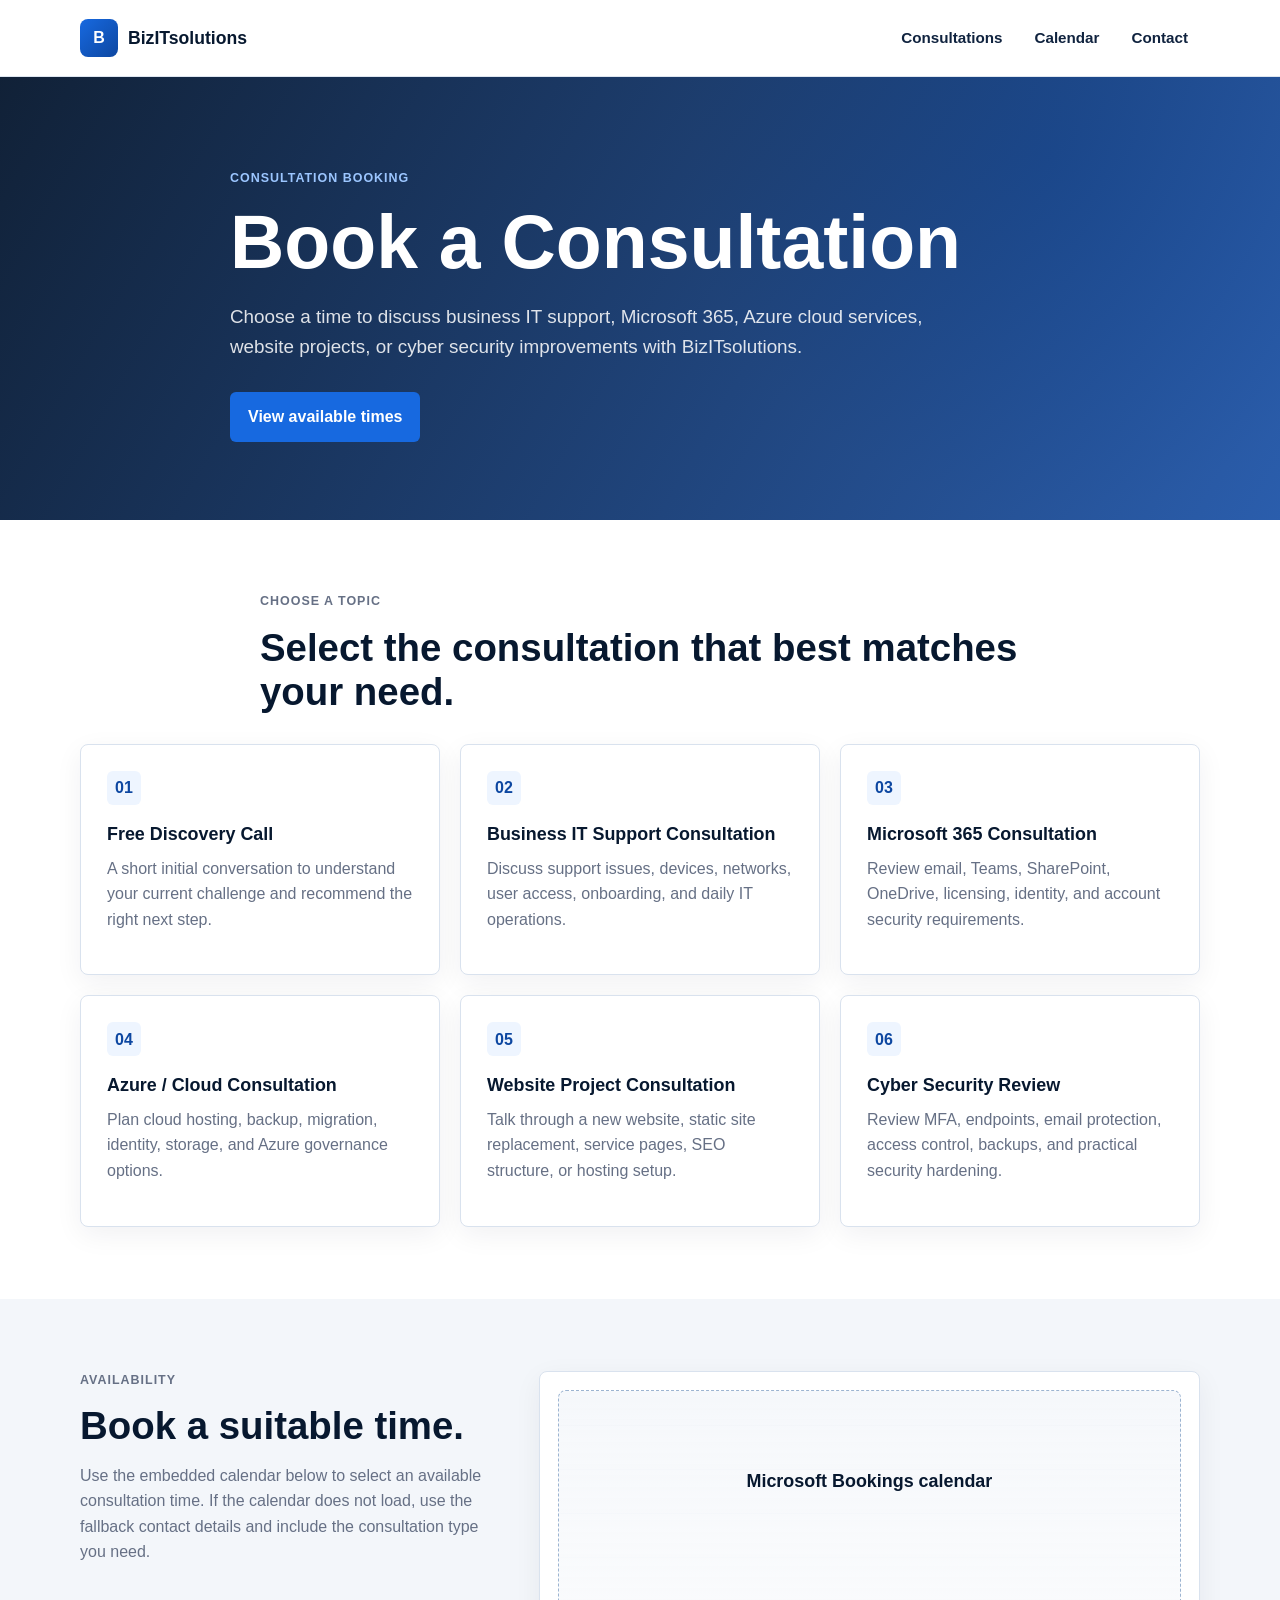
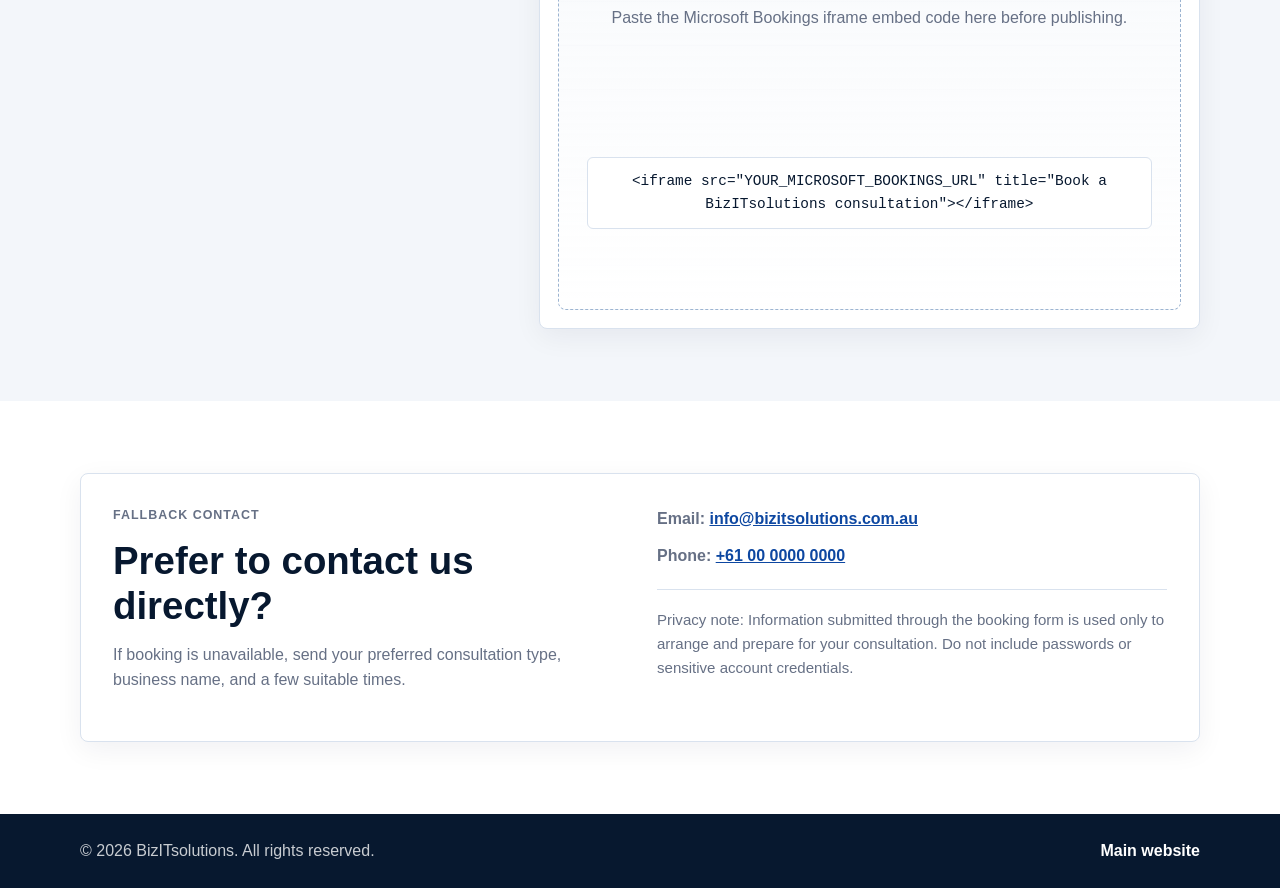
==== booking/index.html @ 6d077991 "Initial BizITsolutions website" ====
<!doctype html>
<html lang="en-AU">
<head>
  <meta charset="utf-8">
  <meta name="viewport" content="width=device-width, initial-scale=1">
  <title>Book a Consultation | BizITsolutions</title>
  <meta name="description" content="Book an IT, Microsoft 365, Azure, website, or cyber security consultation with BizITsolutions.">
  <link rel="canonical" href="https://booking.bizitsolutions.com.au/">
  <link rel="stylesheet" href="assets/css/style.css">
</head>
<body>
  <a class="skip-link" href="#main">Skip to content</a>

  <header class="site-header">
    <div class="container header-inner">
      <a class="brand" href="https://bizitsolutions.com.au/" aria-label="BizITsolutions main website">
        <span class="brand-mark">B</span>
        <span class="brand-text">BizITsolutions</span>
      </a>
      <nav class="header-nav" aria-label="Booking navigation">
        <a href="#services">Consultations</a>
        <a href="#calendar">Calendar</a>
        <a href="#contact">Contact</a>
      </nav>
    </div>
  </header>

  <main id="main">
    <section class="hero">
      <div class="container hero-inner">
        <p class="eyebrow">Consultation booking</p>
        <h1>Book a Consultation</h1>
        <p class="hero-lead">Choose a time to discuss business IT support, Microsoft 365, Azure cloud services, website projects, or cyber security improvements with BizITsolutions.</p>
        <a class="btn btn-primary" href="#calendar">View available times</a>
      </div>
    </section>

    <section class="section" id="services">
      <div class="container section-heading">
        <p class="eyebrow">Choose a topic</p>
        <h2>Select the consultation that best matches your need.</h2>
      </div>
      <div class="container service-grid">
        <article class="service-card">
          <span>01</span>
          <h3>Free Discovery Call</h3>
          <p>A short initial conversation to understand your current challenge and recommend the right next step.</p>
        </article>
        <article class="service-card">
          <span>02</span>
          <h3>Business IT Support Consultation</h3>
          <p>Discuss support issues, devices, networks, user access, onboarding, and daily IT operations.</p>
        </article>
        <article class="service-card">
          <span>03</span>
          <h3>Microsoft 365 Consultation</h3>
          <p>Review email, Teams, SharePoint, OneDrive, licensing, identity, and account security requirements.</p>
        </article>
        <article class="service-card">
          <span>04</span>
          <h3>Azure / Cloud Consultation</h3>
          <p>Plan cloud hosting, backup, migration, identity, storage, and Azure governance options.</p>
        </article>
        <article class="service-card">
          <span>05</span>
          <h3>Website Project Consultation</h3>
          <p>Talk through a new website, static site replacement, service pages, SEO structure, or hosting setup.</p>
        </article>
        <article class="service-card">
          <span>06</span>
          <h3>Cyber Security Review</h3>
          <p>Review MFA, endpoints, email protection, access control, backups, and practical security hardening.</p>
        </article>
      </div>
    </section>

    <section class="section section-muted" id="calendar">
      <div class="container calendar-layout">
        <div>
          <p class="eyebrow">Availability</p>
          <h2>Book a suitable time.</h2>
          <p>Use the embedded calendar below to select an available consultation time. If the calendar does not load, use the fallback contact details and include the consultation type you need.</p>
        </div>
        <div class="calendar-card">
          <div class="booking-placeholder" role="region" aria-label="Microsoft Bookings calendar placeholder">
            <h3>Microsoft Bookings calendar</h3>
            <p>Paste the Microsoft Bookings iframe embed code here before publishing.</p>
            <code>&lt;iframe src="YOUR_MICROSOFT_BOOKINGS_URL" title="Book a BizITsolutions consultation"&gt;&lt;/iframe&gt;</code>
          </div>
          <!-- Replace this placeholder with the Microsoft Bookings iframe embed code. -->
        </div>
      </div>
    </section>

    <section class="section" id="contact">
      <div class="container contact-panel">
        <div>
          <p class="eyebrow">Fallback contact</p>
          <h2>Prefer to contact us directly?</h2>
          <p>If booking is unavailable, send your preferred consultation type, business name, and a few suitable times.</p>
        </div>
        <div class="contact-details">
          <p><strong>Email:</strong> <a href="mailto:info@bizitsolutions.com.au">info@bizitsolutions.com.au</a></p>
          <p><strong>Phone:</strong> <a href="tel:+61000000000">+61 00 0000 0000</a></p>
          <p class="privacy-note">Privacy note: Information submitted through the booking form is used only to arrange and prepare for your consultation. Do not include passwords or sensitive account credentials.</p>
        </div>
      </div>
    </section>
  </main>

  <footer class="site-footer">
    <div class="container footer-inner">
      <span>&copy; <span data-year></span> BizITsolutions. All rights reserved.</span>
      <a href="https://bizitsolutions.com.au/">Main website</a>
    </div>
  </footer>

  <script src="assets/js/main.js" defer></script>
</body>
</html>
---- booking/assets/css/style.css ----
:root {
  --blue: #1769e0;
  --blue-dark: #0d47a1;
  --navy: #07182f;
  --navy-soft: #10233f;
  --grey: #f3f6fa;
  --border: #d9e2ee;
  --text: #1d2939;
  --muted: #667085;
  --white: #ffffff;
  --shadow: 0 18px 45px rgba(7, 24, 47, 0.12);
}

* {
  box-sizing: border-box;
}

html {
  scroll-behavior: smooth;
}

body {
  margin: 0;
  color: var(--text);
  background: var(--white);
  font-family: Arial, Helvetica, sans-serif;
  line-height: 1.6;
}

a {
  color: inherit;
}

.container {
  width: min(1120px, calc(100% - 40px));
  margin: 0 auto;
}

.skip-link {
  position: absolute;
  left: 16px;
  top: -80px;
  z-index: 100;
  padding: 10px 14px;
  color: var(--white);
  background: var(--navy);
  border-radius: 6px;
}

.skip-link:focus {
  top: 16px;
}

.site-header {
  position: sticky;
  top: 0;
  z-index: 10;
  background: rgba(255, 255, 255, 0.96);
  border-bottom: 1px solid rgba(217, 226, 238, 0.85);
  backdrop-filter: blur(12px);
}

.header-inner,
.footer-inner {
  display: flex;
  align-items: center;
  justify-content: space-between;
  gap: 24px;
}

.header-inner {
  min-height: 76px;
}

.brand {
  display: inline-flex;
  align-items: center;
  gap: 10px;
  color: var(--navy);
  font-weight: 800;
  text-decoration: none;
}

.brand-mark {
  display: grid;
  place-items: center;
  width: 38px;
  height: 38px;
  color: var(--white);
  background: linear-gradient(135deg, var(--blue), var(--blue-dark));
  border-radius: 8px;
}

.brand-text {
  font-size: 1.1rem;
}

.header-nav {
  display: flex;
  align-items: center;
  gap: 8px;
}

.header-nav a {
  padding: 10px 12px;
  color: var(--navy-soft);
  font-size: 0.95rem;
  font-weight: 700;
  text-decoration: none;
  border-radius: 6px;
}

.header-nav a:hover,
.header-nav a.is-active {
  color: var(--blue-dark);
  background: #eef5ff;
}

.hero {
  padding: 92px 0 78px;
  color: var(--white);
  background:
    linear-gradient(120deg, rgba(7, 24, 47, 0.96), rgba(13, 71, 161, 0.88)),
    radial-gradient(circle at 82% 18%, rgba(23, 105, 224, 0.36), transparent 32%);
}

.hero-inner {
  max-width: 820px;
}

.eyebrow {
  margin: 0 0 14px;
  color: var(--blue);
  font-size: 0.78rem;
  font-weight: 800;
  letter-spacing: 0.08em;
  text-transform: uppercase;
}

.hero .eyebrow {
  color: #9cc6ff;
}

h1,
h2,
h3,
p {
  margin-top: 0;
}

h1 {
  margin-bottom: 20px;
  font-size: clamp(2.4rem, 6vw, 4.7rem);
  line-height: 1.05;
  letter-spacing: 0;
}

h2 {
  margin-bottom: 14px;
  color: var(--navy);
  font-size: clamp(1.7rem, 3vw, 2.45rem);
  line-height: 1.15;
  letter-spacing: 0;
}

h3 {
  margin-bottom: 10px;
  color: var(--navy);
  font-size: 1.12rem;
  line-height: 1.25;
}

.hero-lead {
  max-width: 720px;
  margin-bottom: 30px;
  color: rgba(255, 255, 255, 0.86);
  font-size: 1.18rem;
}

.btn {
  display: inline-flex;
  align-items: center;
  justify-content: center;
  min-height: 46px;
  padding: 12px 18px;
  color: var(--white);
  background: var(--blue);
  border-radius: 6px;
  font-weight: 800;
  text-decoration: none;
}

.btn:hover {
  background: var(--blue-dark);
}

.section {
  padding: 72px 0;
}

.section-muted {
  background: var(--grey);
}

.section-heading {
  max-width: 760px;
  margin-bottom: 30px;
}

.service-grid {
  display: grid;
  grid-template-columns: repeat(3, minmax(0, 1fr));
  gap: 20px;
}

.service-card,
.calendar-card,
.contact-panel {
  background: var(--white);
  border: 1px solid var(--border);
  border-radius: 8px;
  box-shadow: 0 8px 28px rgba(7, 24, 47, 0.06);
}

.service-card {
  min-height: 214px;
  padding: 26px;
}

.service-card span {
  display: inline-flex;
  align-items: center;
  justify-content: center;
  width: 34px;
  height: 34px;
  margin-bottom: 18px;
  color: var(--blue-dark);
  background: #eef5ff;
  border-radius: 6px;
  font-weight: 800;
}

.service-card p,
.section-heading p,
.calendar-layout p,
.contact-panel p {
  color: var(--muted);
}

.calendar-layout {
  display: grid;
  grid-template-columns: 0.78fr 1.22fr;
  gap: 36px;
  align-items: start;
}

.calendar-card {
  padding: 18px;
}

.booking-placeholder {
  display: grid;
  place-items: center;
  min-height: 520px;
  padding: 28px;
  text-align: center;
  background:
    linear-gradient(180deg, rgba(243, 246, 250, 0.78), rgba(255, 255, 255, 0.96)),
    repeating-linear-gradient(0deg, transparent, transparent 43px, rgba(217, 226, 238, 0.7) 44px);
  border: 1px dashed #9cb4d1;
  border-radius: 8px;
}

.booking-placeholder code {
  display: block;
  max-width: 100%;
  margin-top: 8px;
  padding: 12px;
  overflow-x: auto;
  color: var(--navy);
  background: var(--white);
  border: 1px solid var(--border);
  border-radius: 6px;
  font-size: 0.9rem;
}

.calendar-card iframe {
  display: block;
  width: 100%;
  min-height: 620px;
  border: 0;
  border-radius: 8px;
}

.contact-panel {
  display: grid;
  grid-template-columns: 1fr 1fr;
  gap: 34px;
  padding: 32px;
}

.contact-details p {
  margin-bottom: 12px;
}

.contact-details a {
  color: var(--blue-dark);
  font-weight: 700;
}

.privacy-note {
  margin-top: 20px;
  padding-top: 18px;
  border-top: 1px solid var(--border);
  font-size: 0.94rem;
}

.site-footer {
  padding: 24px 0;
  color: rgba(255, 255, 255, 0.78);
  background: var(--navy);
}

.site-footer a {
  color: var(--white);
  font-weight: 700;
  text-decoration: none;
}

@media (max-width: 900px) {
  .header-inner {
    align-items: flex-start;
    flex-direction: column;
    padding: 16px 0;
  }

  .header-nav {
    width: 100%;
    overflow-x: auto;
    padding-bottom: 4px;
  }

  .service-grid {
    grid-template-columns: repeat(2, minmax(0, 1fr));
  }

  .calendar-layout,
  .contact-panel {
    grid-template-columns: 1fr;
  }
}

@media (max-width: 620px) {
  .container {
    width: min(100% - 28px, 1120px);
  }

  .hero,
  .section {
    padding: 52px 0;
  }

  h1 {
    font-size: 2.35rem;
  }

  .service-grid {
    grid-template-columns: 1fr;
  }

  .booking-placeholder {
    min-height: 420px;
    padding: 20px;
  }

  .footer-inner {
    align-items: flex-start;
    flex-direction: column;
  }

  .btn {
    width: 100%;
  }
}
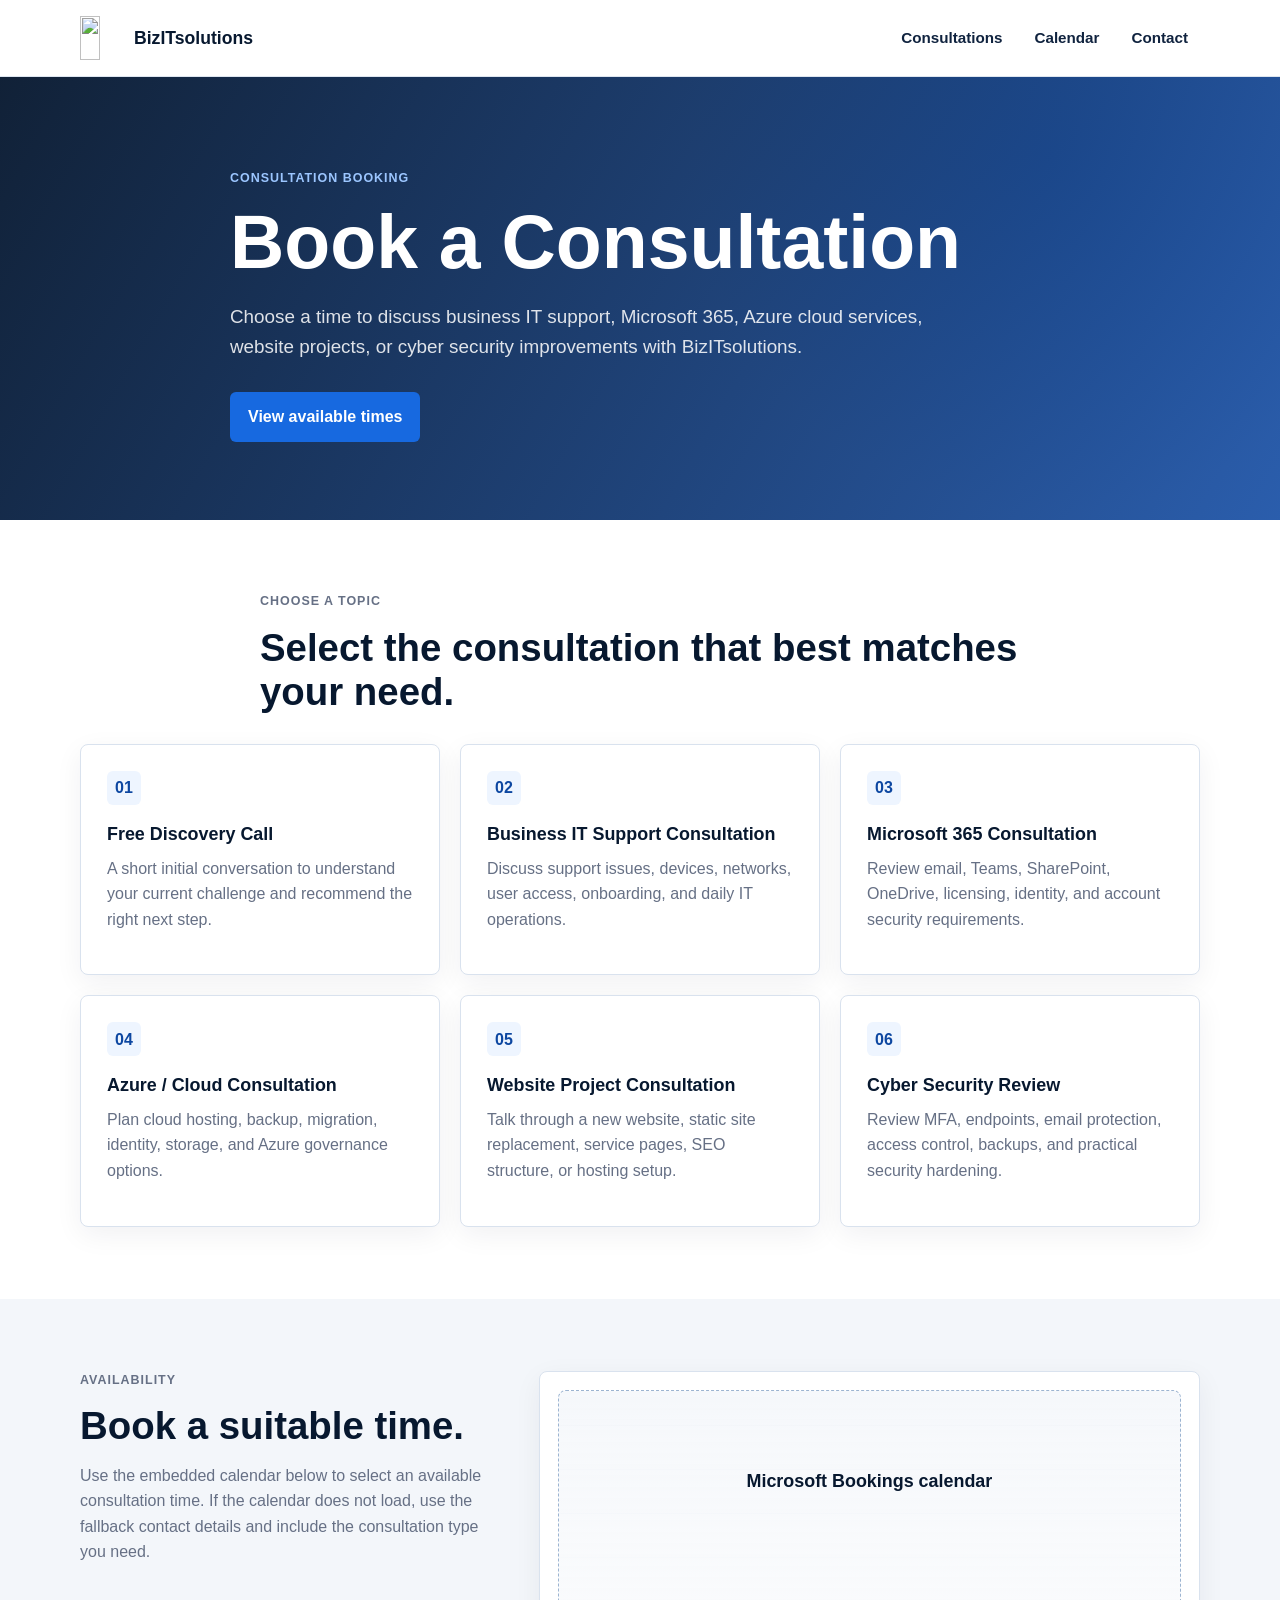
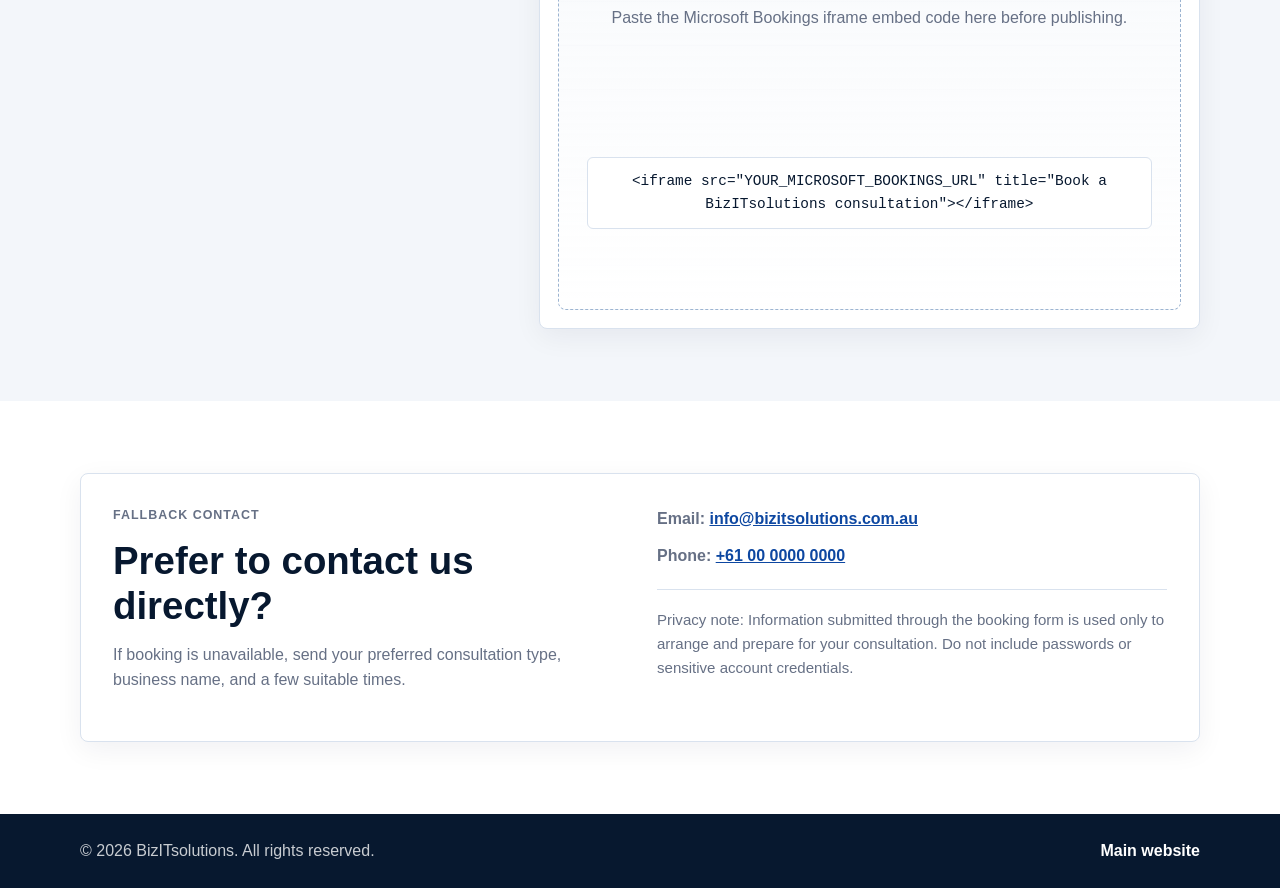
==== commit a9fe8686: "Add website files" ====
--- a/booking/index.html
+++ b/booking/index.html
@@ -14,7 +14,7 @@
   <header class="site-header">
     <div class="container header-inner">
       <a class="brand" href="https://bizitsolutions.com.au/" aria-label="BizITsolutions main website">
-        <span class="brand-mark">B</span>
+        <img class="brand-logo" src="https://bizitsolutions.com.au/assets/images/logo.png" alt="" width="1254" height="1254">
         <span class="brand-text">BizITsolutions</span>
       </a>
       <nav class="header-nav" aria-label="Booking navigation">
--- a/booking/assets/css/style.css
+++ b/booking/assets/css/style.css
@@ -95,6 +95,14 @@
   font-size: 1.1rem;
 }
 
+.brand-logo {
+  display: block;
+  width: auto;
+  height: 44px;
+  max-width: 190px;
+  object-fit: contain;
+}
+
 .header-nav {
   display: flex;
   align-items: center;
@@ -364,6 +372,11 @@
     font-size: 2.35rem;
   }
 
+  .brand-logo {
+    height: 36px;
+    max-width: 160px;
+  }
+
   .service-grid {
     grid-template-columns: 1fr;
   }
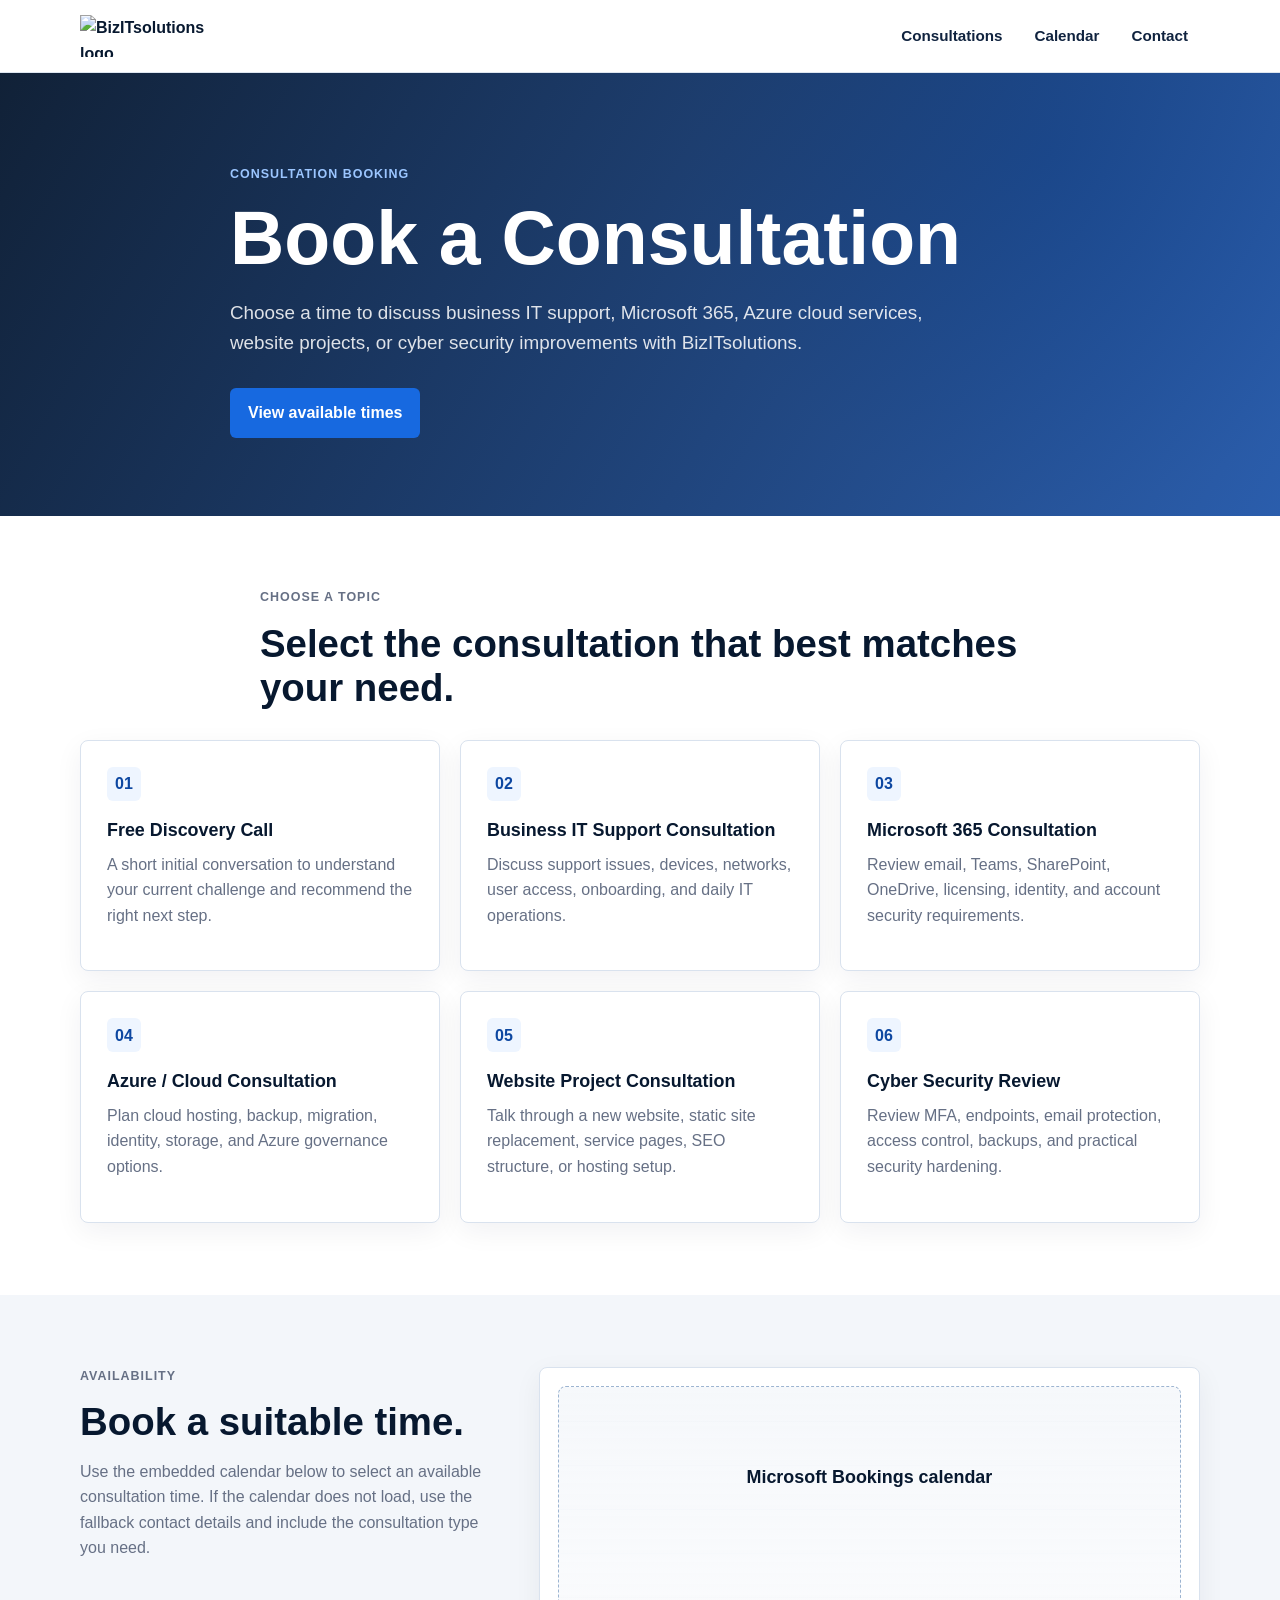
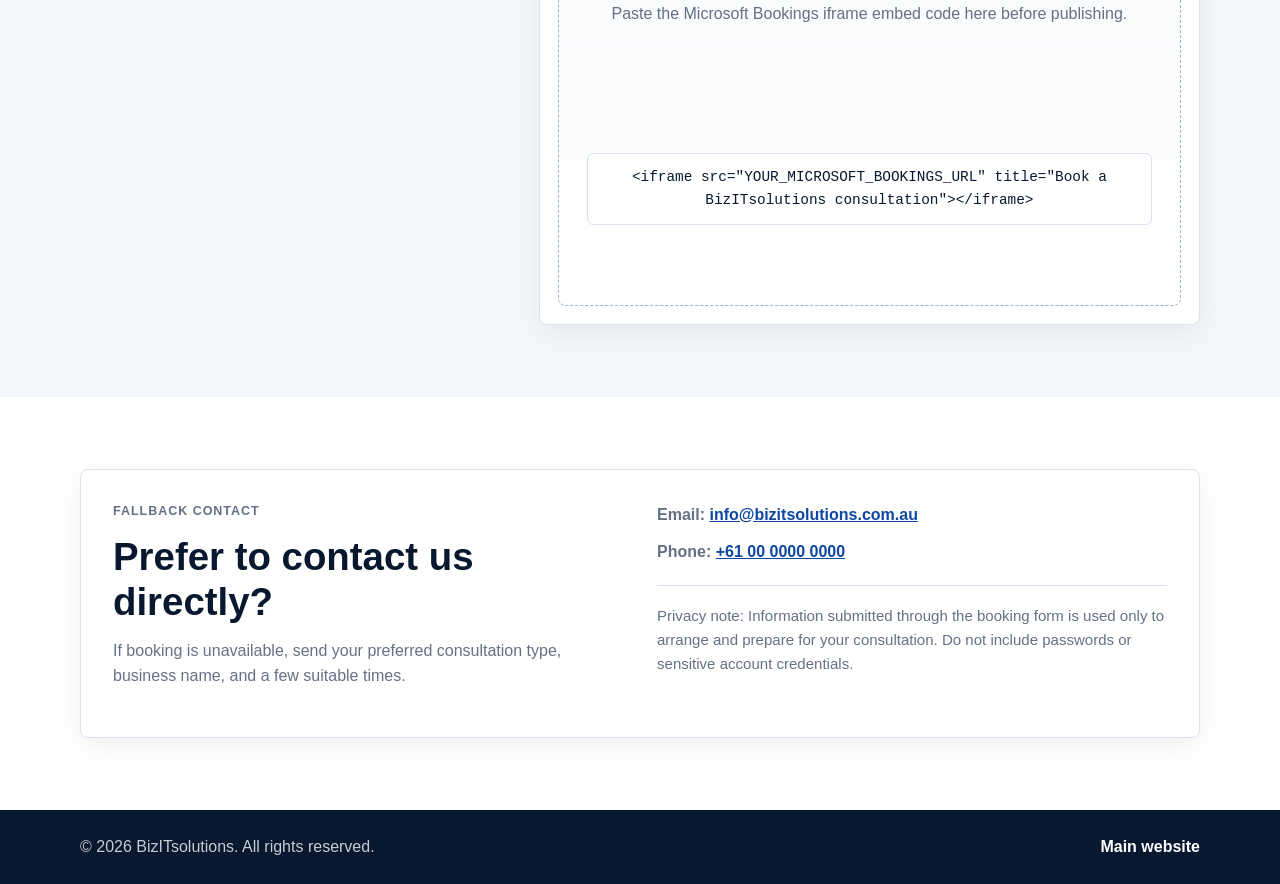
==== commit f015cc02: "fix website logo" ====
--- a/booking/index.html
+++ b/booking/index.html
@@ -13,11 +13,10 @@
 
   <header class="site-header">
     <div class="container header-inner">
-      <a class="brand" href="https://bizitsolutions.com.au/" aria-label="BizITsolutions main website">
-        <img class="brand-logo" src="https://bizitsolutions.com.au/assets/images/logo.png" alt="" width="1254" height="1254">
-        <span class="brand-text">BizITsolutions</span>
+      <a href="https://bizitsolutions.com.au/" class="brand site-brand" aria-label="BizITsolutions home">
+        <img src="https://bizitsolutions.com.au/assets/images/logo.png" alt="BizITsolutions logo" class="brand-logo site-logo" width="2172" height="724">
       </a>
-      <nav class="header-nav" aria-label="Booking navigation">
+      <nav class="header-nav site-nav" aria-label="Booking navigation">
         <a href="#services">Consultations</a>
         <a href="#calendar">Calendar</a>
         <a href="#contact">Contact</a>
--- a/booking/assets/css/style.css
+++ b/booking/assets/css/style.css
@@ -65,17 +65,19 @@
   display: flex;
   align-items: center;
   justify-content: space-between;
-  gap: 24px;
+  gap: 20px;
 }
 
 .header-inner {
-  min-height: 76px;
-}
-
-.brand {
+  min-height: 72px;
+}
+
+.brand,
+.site-brand {
   display: inline-flex;
   align-items: center;
   gap: 10px;
+  flex-shrink: 0;
   color: var(--navy);
   font-weight: 800;
   text-decoration: none;
@@ -95,18 +97,22 @@
   font-size: 1.1rem;
 }
 
-.brand-logo {
+.brand-logo,
+.site-logo {
   display: block;
   width: auto;
-  height: 44px;
-  max-width: 190px;
+  height: auto;
+  max-width: min(220px, 44vw);
+  max-height: 42px;
   object-fit: contain;
 }
 
-.header-nav {
+.header-nav,
+.site-nav {
   display: flex;
   align-items: center;
   gap: 8px;
+  margin-left: auto;
 }
 
 .header-nav a {
@@ -337,13 +343,18 @@
 
 @media (max-width: 900px) {
   .header-inner {
-    align-items: flex-start;
-    flex-direction: column;
-    padding: 16px 0;
+    min-height: 68px;
+    gap: 16px;
+  }
+
+  .brand-logo,
+  .site-logo {
+    max-height: 38px;
   }
 
   .header-nav {
-    width: 100%;
+    justify-content: flex-end;
+    min-width: 0;
     overflow-x: auto;
     padding-bottom: 4px;
   }
@@ -372,9 +383,24 @@
     font-size: 2.35rem;
   }
 
-  .brand-logo {
-    height: 36px;
-    max-width: 160px;
+  .header-inner {
+    min-height: 62px;
+    gap: 12px;
+  }
+
+  .brand-logo,
+  .site-logo {
+    max-width: min(220px, 48vw);
+    max-height: 32px;
+  }
+
+  .header-nav {
+    gap: 4px;
+  }
+
+  .header-nav a {
+    padding: 8px 9px;
+    white-space: nowrap;
   }
 
   .service-grid {
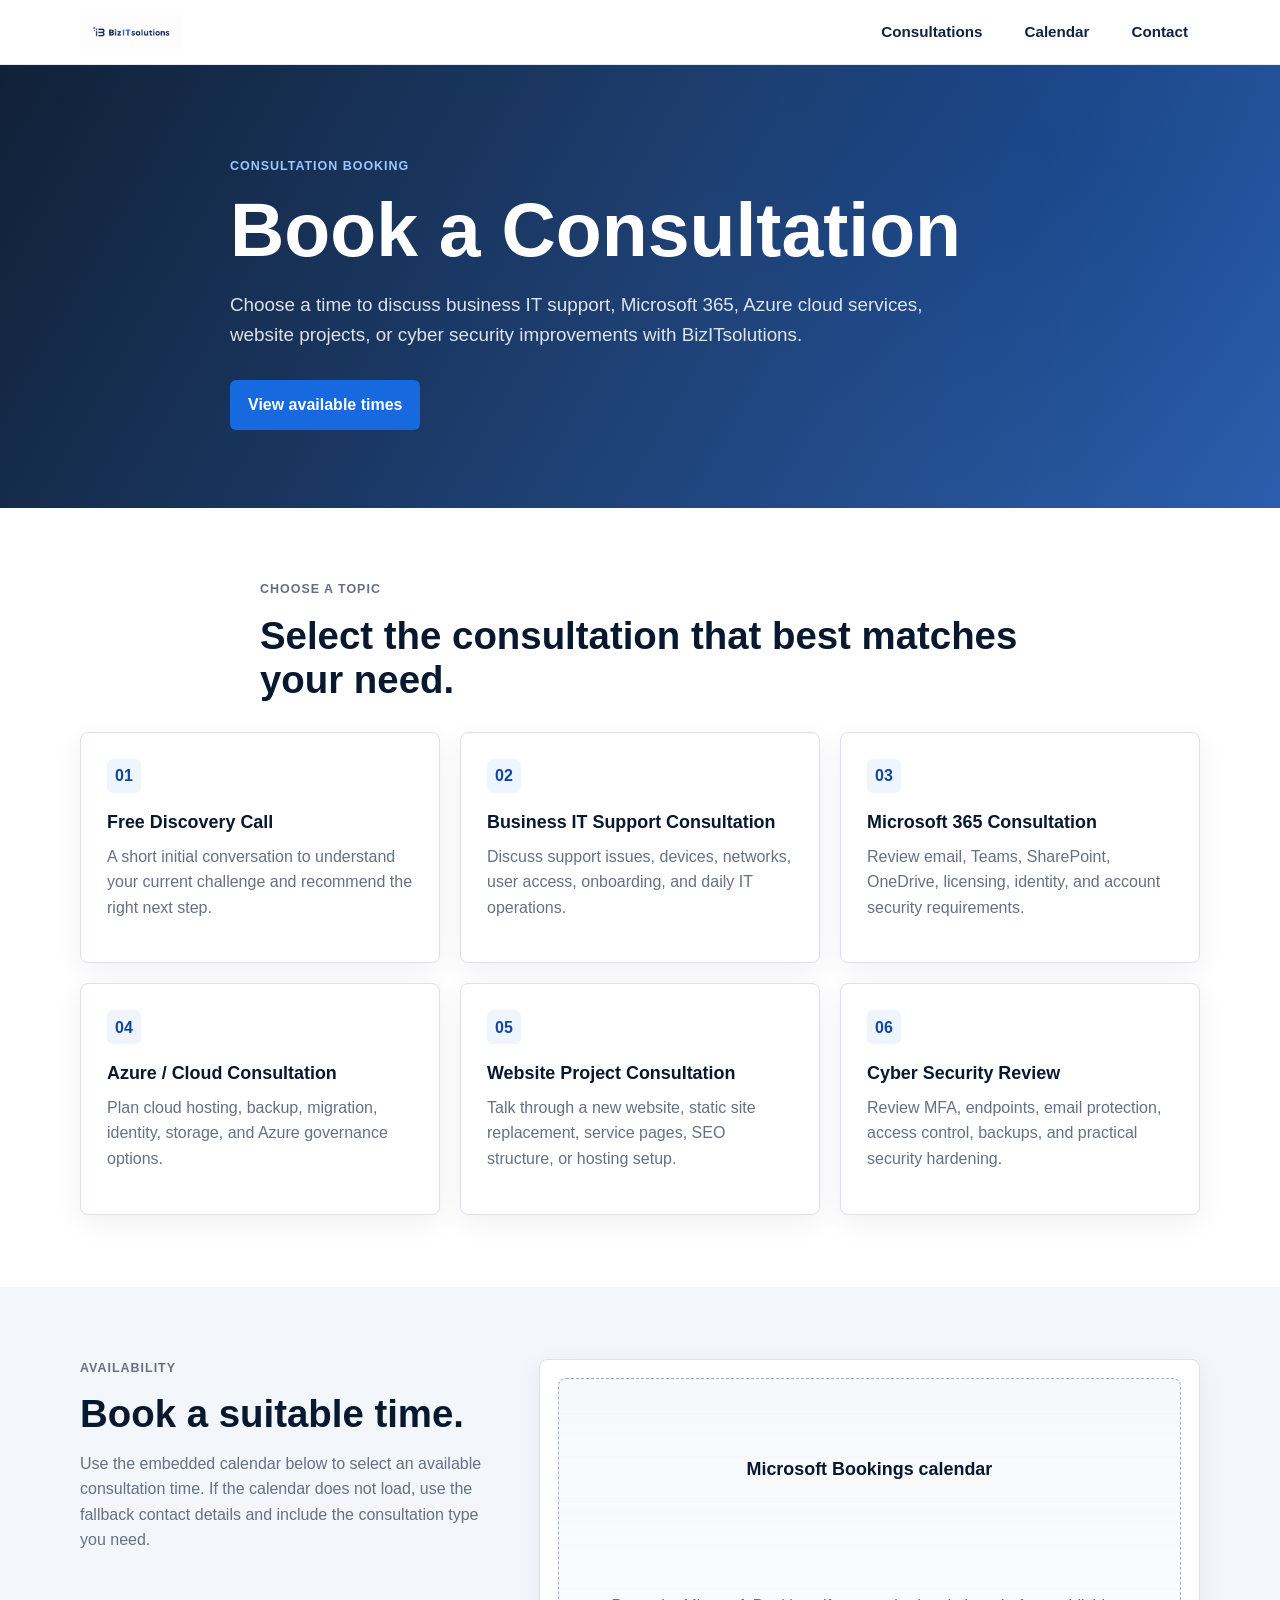
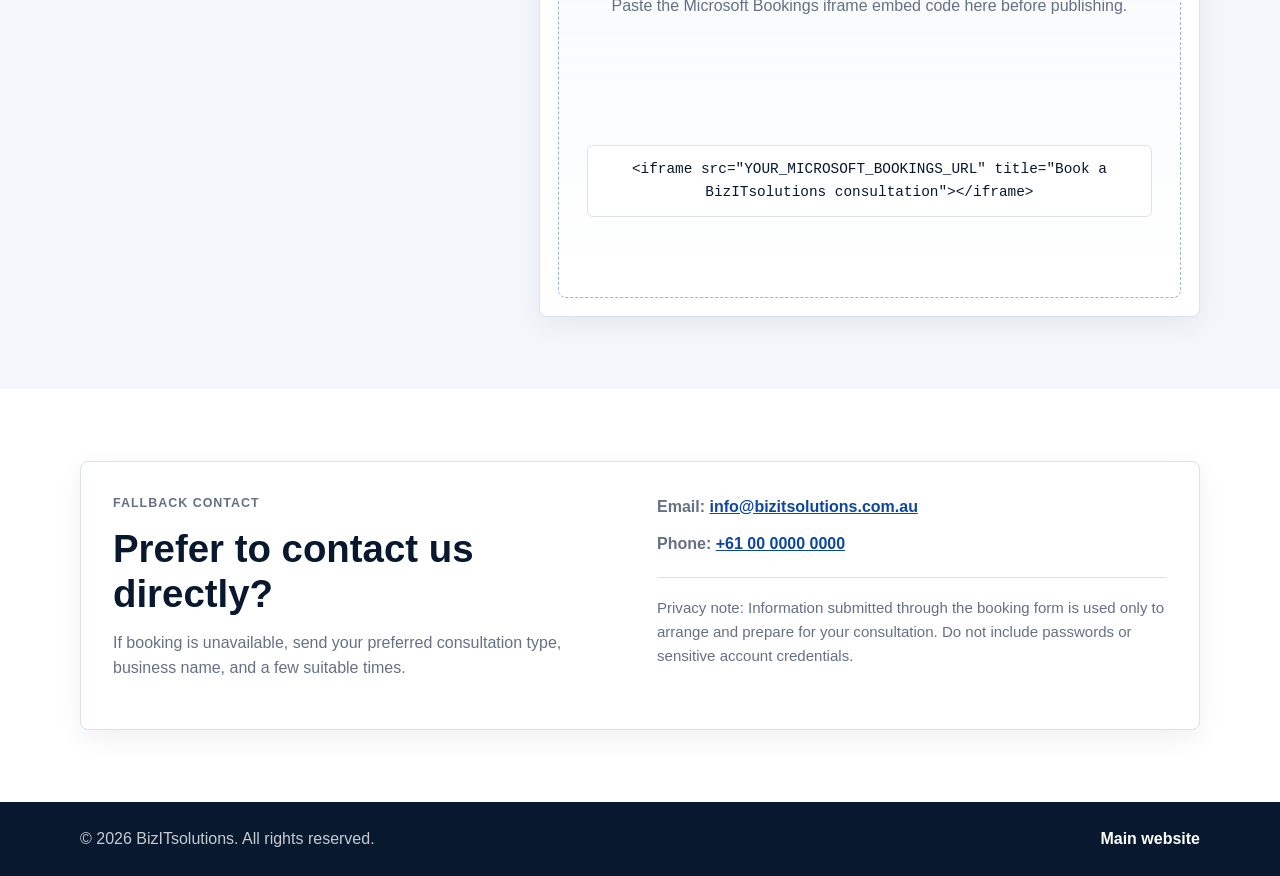
==== commit b1984012: "fix website logo Size" ====
--- a/booking/index.html
+++ b/booking/index.html
@@ -13,8 +13,8 @@
 
   <header class="site-header">
     <div class="container header-inner">
-      <a href="https://bizitsolutions.com.au/" class="brand site-brand" aria-label="BizITsolutions home">
-        <img src="https://bizitsolutions.com.au/assets/images/logo.png" alt="BizITsolutions logo" class="brand-logo site-logo" width="2172" height="724">
+      <a href="/" class="site-brand" aria-label="BizITsolutions home">
+        <img src="../assets/images/logo.png" alt="BizITsolutions logo" class="site-logo">
       </a>
       <nav class="header-nav site-nav" aria-label="Booking navigation">
         <a href="#services">Consultations</a>
--- a/booking/assets/css/style.css
+++ b/booking/assets/css/style.css
@@ -52,12 +52,11 @@
 }
 
 .site-header {
-  position: sticky;
-  top: 0;
-  z-index: 10;
-  background: rgba(255, 255, 255, 0.96);
-  border-bottom: 1px solid rgba(217, 226, 238, 0.85);
-  backdrop-filter: blur(12px);
+  width: 100%;
+  background: #ffffff;
+  border-bottom: 1px solid #e5eaf2;
+  position: relative;
+  z-index: 50;
 }
 
 .header-inner,
@@ -69,7 +68,7 @@
 }
 
 .header-inner {
-  min-height: 72px;
+  min-height: 64px;
 }
 
 .brand,
@@ -97,22 +96,47 @@
   font-size: 1.1rem;
 }
 
-.brand-logo,
+.header-nav,
+.site-nav,
+.nav-menu,
+.nav-links {
+  display: flex;
+  align-items: center;
+  gap: 18px;
+  margin-left: auto;
+  flex-wrap: wrap;
+}
+
+.site-header .container,
+.header-inner {
+  display: flex;
+  align-items: center;
+  justify-content: space-between;
+  gap: 20px;
+  min-height: 64px;
+}
+
+.site-brand,
+.logo,
+.navbar-brand {
+  display: inline-flex;
+  align-items: center;
+  flex: 0 0 auto;
+  max-width: 190px;
+  overflow: hidden;
+  text-decoration: none;
+}
+
+.site-brand img,
+.logo img,
+.navbar-brand img,
 .site-logo {
-  display: block;
-  width: auto;
-  height: auto;
-  max-width: min(220px, 44vw);
-  max-height: 42px;
-  object-fit: contain;
-}
-
-.header-nav,
-.site-nav {
-  display: flex;
-  align-items: center;
-  gap: 8px;
-  margin-left: auto;
+  display: block !important;
+  width: auto !important;
+  height: auto !important;
+  max-height: 34px !important;
+  max-width: 190px !important;
+  object-fit: contain !important;
 }
 
 .header-nav a {
@@ -343,13 +367,8 @@
 
 @media (max-width: 900px) {
   .header-inner {
-    min-height: 68px;
+    min-height: 60px;
     gap: 16px;
-  }
-
-  .brand-logo,
-  .site-logo {
-    max-height: 38px;
   }
 
   .header-nav {
@@ -369,6 +388,27 @@
   }
 }
 
+@media (max-width: 991px) {
+  .header-inner,
+  .site-header .container {
+    min-height: 60px;
+  }
+
+  .site-brand,
+  .logo,
+  .navbar-brand {
+    max-width: 170px;
+  }
+
+  .site-brand img,
+  .logo img,
+  .navbar-brand img,
+  .site-logo {
+    max-height: 30px !important;
+    max-width: 170px !important;
+  }
+}
+
 @media (max-width: 620px) {
   .container {
     width: min(100% - 28px, 1120px);
@@ -384,14 +424,8 @@
   }
 
   .header-inner {
-    min-height: 62px;
+    min-height: 58px;
     gap: 12px;
-  }
-
-  .brand-logo,
-  .site-logo {
-    max-width: min(220px, 48vw);
-    max-height: 32px;
   }
 
   .header-nav {
@@ -421,3 +455,25 @@
     width: 100%;
   }
 }
+
+@media (max-width: 767px) {
+  .header-inner,
+  .site-header .container {
+    min-height: 58px;
+    gap: 12px;
+  }
+
+  .site-brand,
+  .logo,
+  .navbar-brand {
+    max-width: 150px;
+  }
+
+  .site-brand img,
+  .logo img,
+  .navbar-brand img,
+  .site-logo {
+    max-height: 28px !important;
+    max-width: 150px !important;
+  }
+}
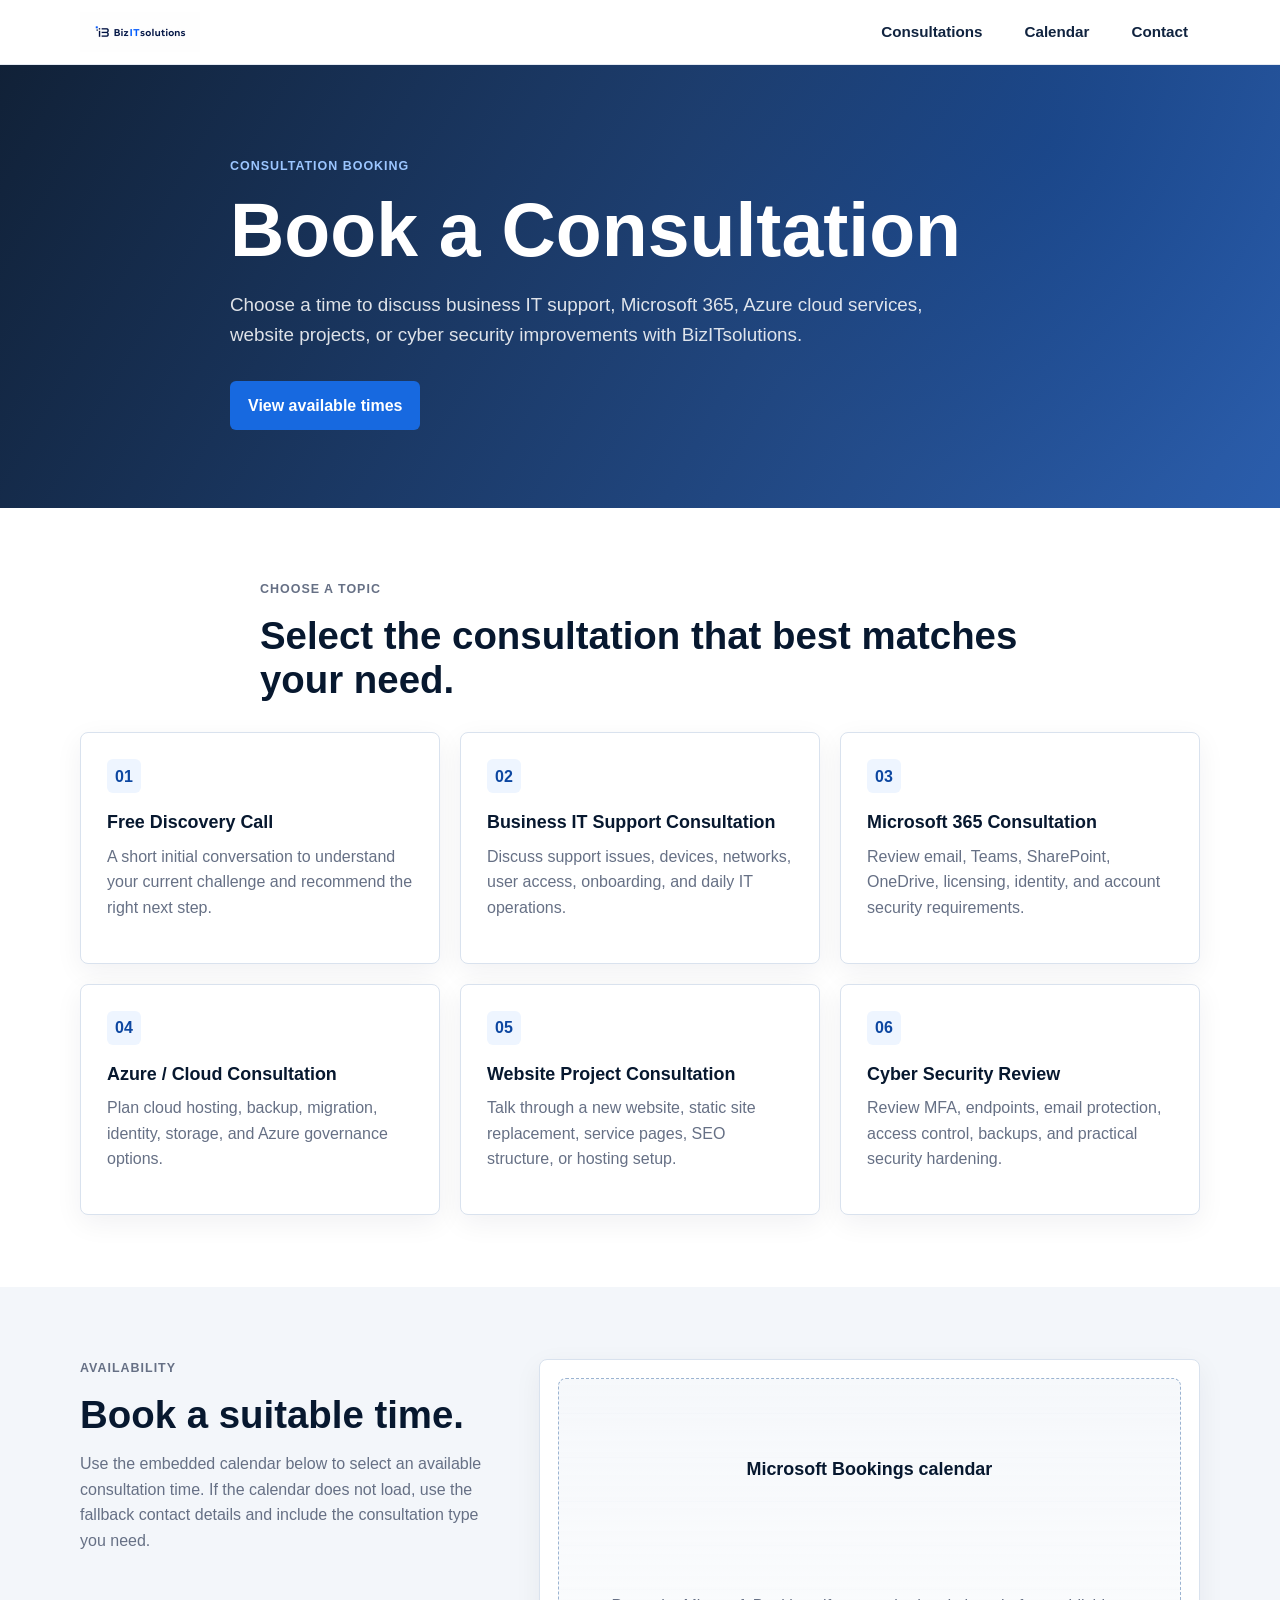
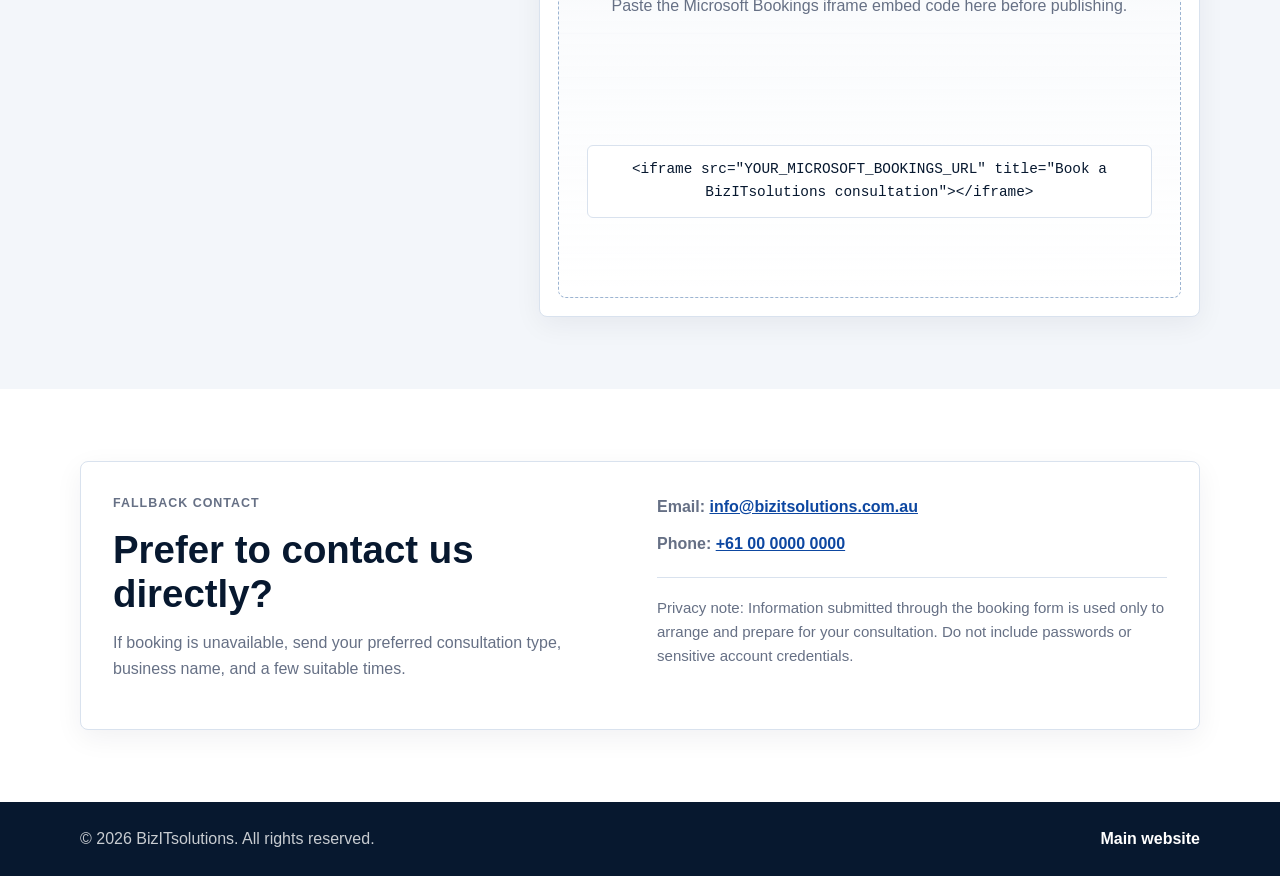
==== commit 63645656: "fix website logo Size with clude" ====
--- a/booking/index.html
+++ b/booking/index.html
@@ -1,4 +1,4 @@
-<!doctype html>
+﻿<!doctype html>
 <html lang="en-AU">
 <head>
   <meta charset="utf-8">
@@ -14,7 +14,7 @@
   <header class="site-header">
     <div class="container header-inner">
       <a href="/" class="site-brand" aria-label="BizITsolutions home">
-        <img src="../assets/images/logo.png" alt="BizITsolutions logo" class="site-logo">
+        <img src="../assets/images/logo-header.png" alt="BizITsolutions logo" class="site-logo">
       </a>
       <nav class="header-nav site-nav" aria-label="Booking navigation">
         <a href="#services">Consultations</a>
--- a/booking/assets/css/style.css
+++ b/booking/assets/css/style.css
@@ -477,3 +477,78 @@
     max-width: 150px !important;
   }
 }
+
+/* ============================================================
+   HEADER / LOGO HARD OVERRIDES
+   ============================================================ */
+
+.site-header {
+  width: 100%;
+  background: #ffffff;
+  border-bottom: 1px solid #e5eaf2;
+  position: relative;
+  z-index: 100;
+}
+
+.site-header .header-inner {
+  display: flex;
+  align-items: center;
+  justify-content: space-between;
+  gap: 20px;
+  min-height: 64px;
+  padding: 10px 0;
+}
+
+.site-header .site-brand {
+  display: inline-flex !important;
+  align-items: center !important;
+  justify-content: flex-start !important;
+  width: 170px !important;
+  max-width: 170px !important;
+  height: 40px !important;
+  max-height: 40px !important;
+  overflow: hidden !important;
+  flex: 0 0 170px !important;
+  text-decoration: none !important;
+}
+
+.site-header .site-logo {
+  display: block !important;
+  width: 100% !important;
+  max-width: 170px !important;
+  height: 100% !important;
+  max-height: 40px !important;
+  object-fit: contain !important;
+  object-position: left center !important;
+  margin: 0 !important;
+  padding: 0 !important;
+}
+
+.site-header .site-nav {
+  display: flex;
+  align-items: center;
+  justify-content: flex-end;
+  gap: 18px;
+  flex: 1 1 auto;
+}
+
+@media (max-width: 768px) {
+  .site-header .header-inner {
+    min-height: 58px;
+    padding: 8px 0;
+    gap: 12px;
+  }
+
+  .site-header .site-brand {
+    width: 140px !important;
+    max-width: 140px !important;
+    height: 34px !important;
+    max-height: 34px !important;
+    flex: 0 0 140px !important;
+  }
+
+  .site-header .site-logo {
+    max-width: 140px !important;
+    max-height: 34px !important;
+  }
+}
